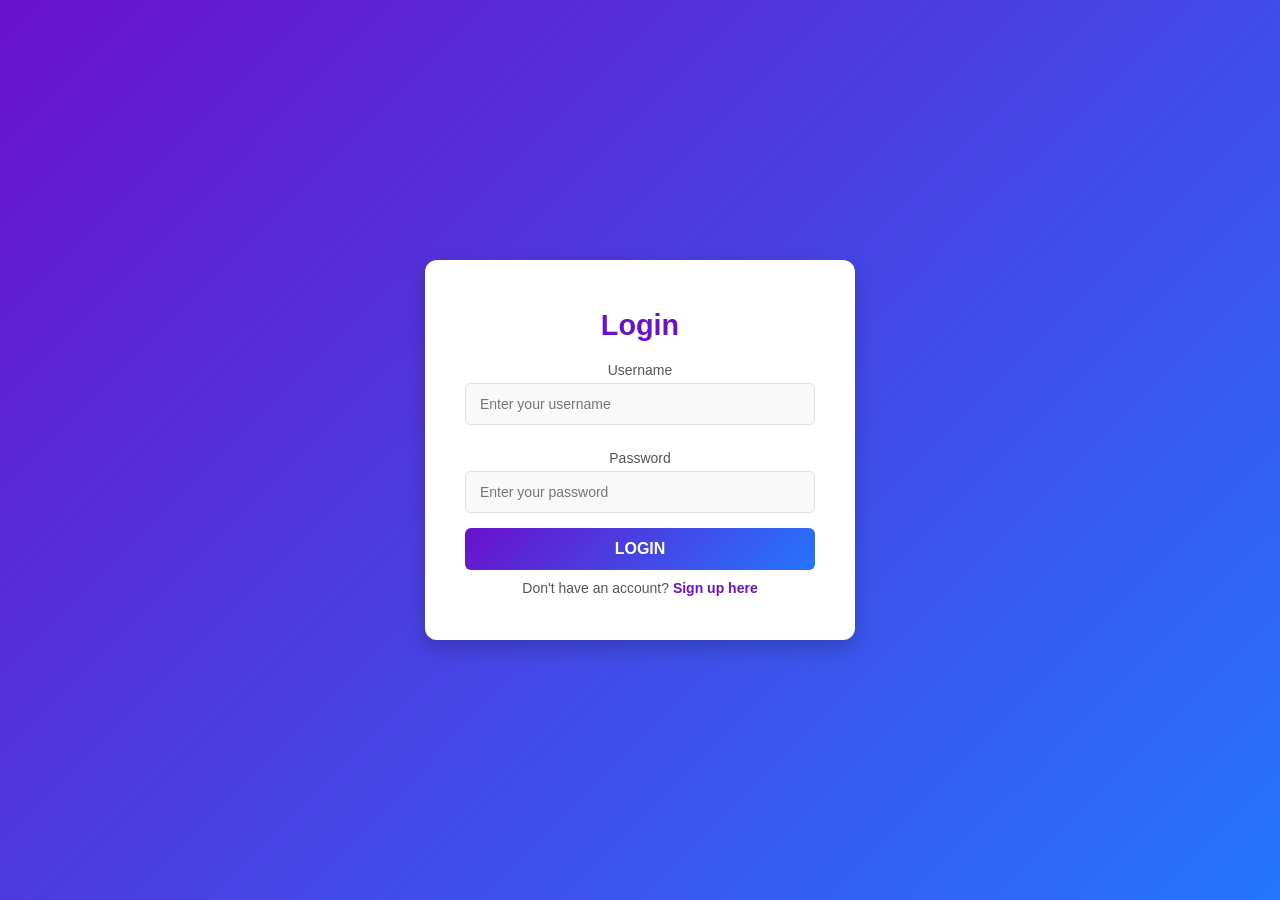
==== index.html @ f8e43cf9 "Renamed login.html to index.html to make it the default page" ====
<!DOCTYPE html>
<html lang="en">
<head>
    <meta charset="UTF-8">
    <meta name="viewport" content="width=device-width, initial-scale=1.0">
    <title>Login</title>
    <link rel="stylesheet" href="styles.css">
</head>
<body>
    <div class="container">
        <h1>Login</h1>
        <form id="loginForm">
            <label for="username">Username</label>
            <input type="text" id="username" name="username" placeholder="Enter your username" required>

            <label for="password">Password</label>
            <input type="password" id="password" name="password" placeholder="Enter your password" required>

            <button type="button" onclick="window.location.href='devops_links.html'">Login</button>
            <p>Don't have an account? <a href="signup.html">Sign up here</a></p>
        </form>
    </div>
</body>
</html>
---- styles.css ----
/* Reset and basic styles */
body {
  font-family: 'Segoe UI', Tahoma, Geneva, Verdana, sans-serif;
  margin: 0;
  padding: 0;
  display: flex;
  justify-content: center;
  align-items: center;
  min-height: 100vh;
  background: linear-gradient(135deg, #6a11cb, #2575fc);
  color: #fff;
}

.container {
  text-align: center;
  background: #fff;
  color: #333;
  padding: 30px 40px;
  border-radius: 12px;
  box-shadow: 0px 8px 20px rgba(0, 0, 0, 0.2);
  width: 350px;
  transition: transform 0.3s ease, box-shadow 0.3s ease;
}

.container:hover {
  transform: translateY(-5px);
  box-shadow: 0px 10px 30px rgba(0, 0, 0, 0.3);
}

h1 {
  font-size: 1.8rem;
  margin-bottom: 20px;
  color: #6a11cb;
  font-weight: bold;
}

form {
  margin-top: 20px;
}

label {
  display: block;
  margin: 10px 0 5px;
  font-size: 14px;
  font-weight: 500;
  color: #555;
}

input {
  width: 100%;
  padding: 12px 14px;
  margin-bottom: 15px;
  border: 1px solid #ddd;
  border-radius: 6px;
  background: #f9f9f9;
  box-sizing: border-box;
  font-size: 14px;
  outline: none;
  transition: border-color 0.3s ease;
}

input:focus {
  border-color: #6a11cb;
}

button {
  width: 100%;
  padding: 12px 16px;
  font-size: 16px;
  color: #fff;
  background: linear-gradient(135deg, #6a11cb, #2575fc);
  border: none;
  border-radius: 6px;
  cursor: pointer;
  font-weight: bold;
  text-transform: uppercase;
  transition: background 0.3s ease, transform 0.2s ease;
}

button:hover {
  background: linear-gradient(135deg, #2575fc, #6a11cb);
  transform: translateY(-2px);
}

p {
  font-size: 14px;
  color: #555;
  margin-top: 10px;
}

a {
  color: #6a11cb;
  text-decoration: none;
  font-weight: bold;
  transition: color 0.3s ease;
}

a:hover {
  color: #2575fc;
  text-decoration: underline;
}

/* Links page styles */
ul {
  list-style: none;
  padding: 0;
  margin: 20px 0;
}

li {
  margin: 10px 0;
  font-size: 16px;
}

li a {
  color: #6a11cb;
  text-decoration: none;
  transition: color 0.3s ease;
}

li a:hover {
  color: #2575fc;
  text-decoration: underline;
}
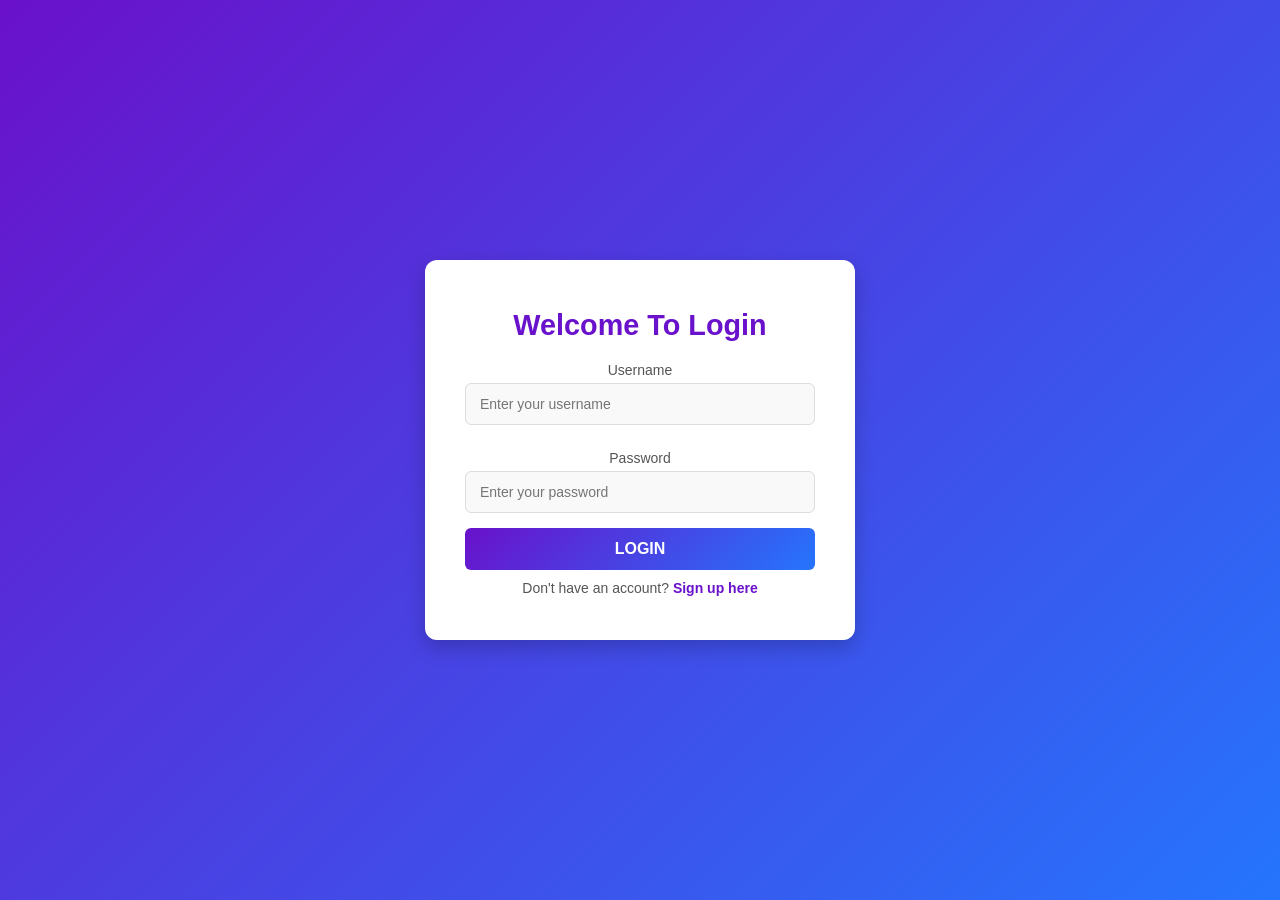
==== commit 7ff3a52e: "second change" ====
--- a/index.html
+++ b/index.html
@@ -8,7 +8,7 @@
 </head>
 <body>
     <div class="container">
-        <h1>Login</h1>
+        <h1>Welcome To Login</h1>
         <form id="loginForm">
             <label for="username">Username</label>
             <input type="text" id="username" name="username" placeholder="Enter your username" required>
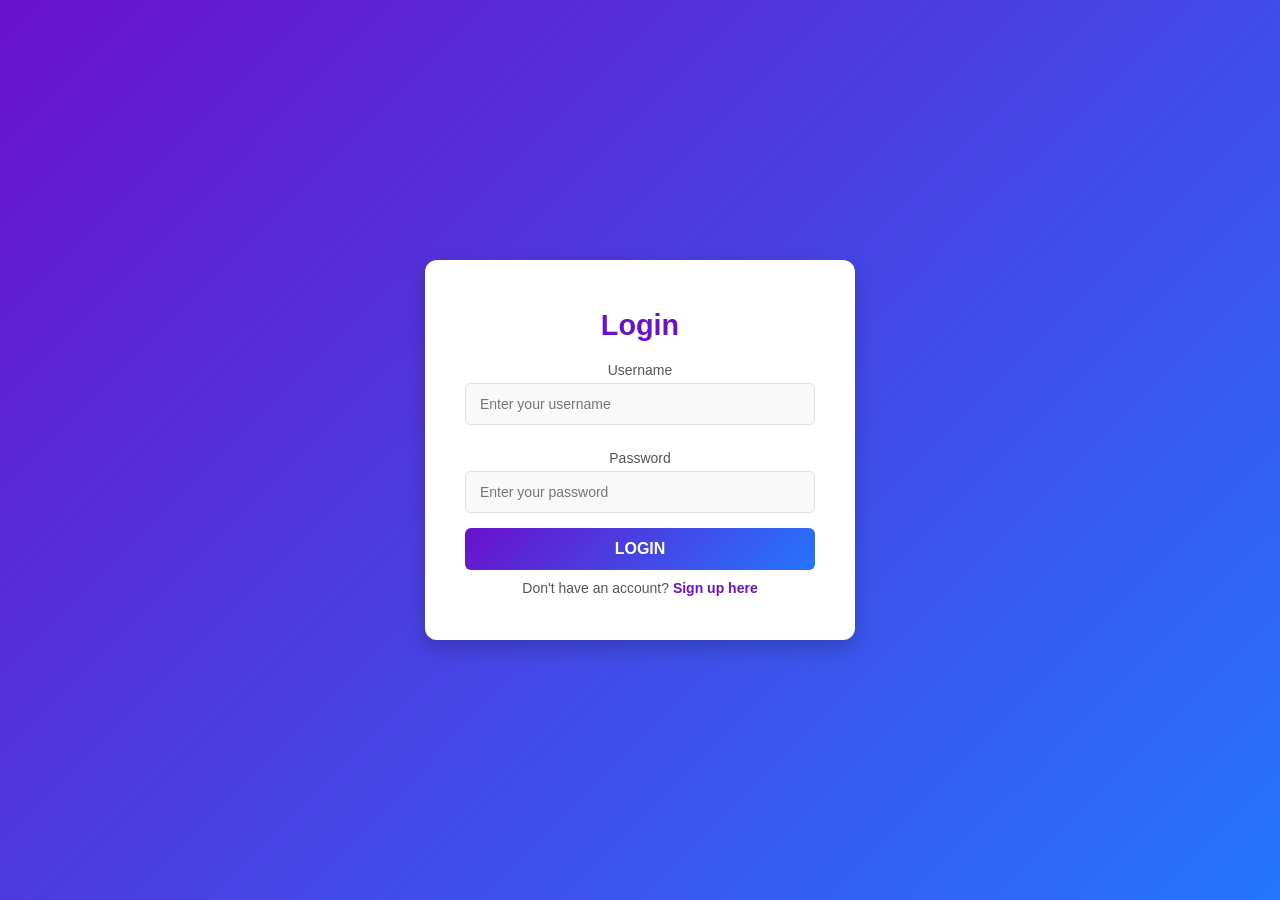
==== commit 2d098825: "modify the login text" ====
--- a/index.html
+++ b/index.html
@@ -8,7 +8,7 @@
 </head>
 <body>
     <div class="container">
-        <h1>Welcome To Login</h1>
+        <h1>Login</h1>
         <form id="loginForm">
             <label for="username">Username</label>
             <input type="text" id="username" name="username" placeholder="Enter your username" required>
